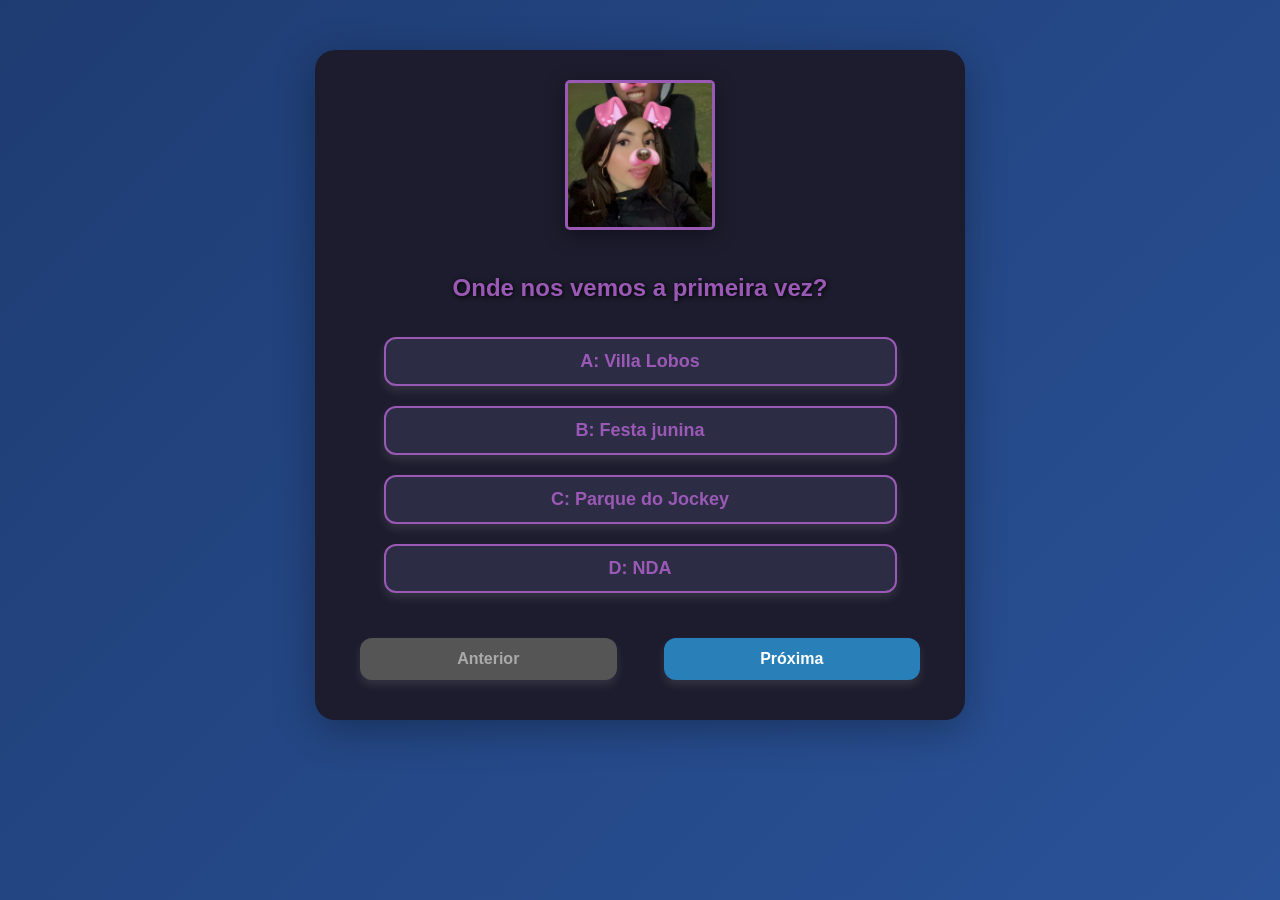
==== quiz.html @ d07cd11c "Primeiro commit do site" ====
<!DOCTYPE html>
<html lang="pt-br">
<head>
    <meta charset="UTF-8">
    <title>Quiz Online</title>
    <link rel="stylesheet" href="style.css">
</head>
<body>
    <div class="container">
        <!-- Foto da pergunta -->
        <img src="" alt="Foto do Quiz" id="fotoPergunta">

        <!-- Texto da pergunta -->
        <h2 id="perguntaTexto">Carregando pergunta...</h2>

        <!-- Botões das alternativas -->
        <div id="botoesOpcoes"></div>

        <!-- Navegação -->
        <div class="nav-buttons">
            <button id="btnAnterior" onclick="anteriorPergunta()">Anterior</button>
            <button id="btnProximo" onclick="proximaPergunta()">Próxima</button>
        </div>
    </div>

    <script src="quiz.js"></script>
</body>
</html>
---- style.css ----
/* Reset básico */
* {
    box-sizing: border-box;
    margin: 0;
    padding: 0;
}

body {
    font-family: 'Segoe UI', Tahoma, Geneva, Verdana, sans-serif;
    background: linear-gradient(135deg, #1e3c72, #2a5298); /* fundo azul escuro para roxo/azul */
    display: flex;
    justify-content: center;
    align-items: flex-start;
    min-height: 100vh;
    padding-top: 50px;
    color: #fff;
}

/* Container do quiz */
.container {
    background-color: #1c1c2e; /* container escuro */
    border-radius: 20px;
    width: 90%;
    max-width: 650px;
    padding: 30px 40px;
    box-shadow: 0 10px 40px rgba(0,0,0,0.3);
    text-align: center;
}

/* Títulos */
h1, h2 {
    margin: 20px 0;
    color: #9b59b6; /* roxo vibrante */
    text-shadow: 1px 1px 5px #000;
}

p {
    margin: 15px 0;
    color: #ccc;
}

/* Inputs e botões */
input {
    width: 100%;
    padding: 12px;
    font-size: 16px;
    border-radius: 10px;
    border: 2px solid #9b59b6;
    margin: 10px 0;
    text-align: center;
    background-color: #2c2c44;
    color: #fff;
}

button {
    padding: 12px 20px;
    margin: 10px 5px;
    font-size: 16px;
    cursor: pointer;
    border: none;
    border-radius: 12px;
    transition: 0.3s;
    font-weight: bold;
    box-shadow: 0 5px 10px rgba(255,255,255,0.1);
}

/* Alternativas */
#botoesOpcoes {
    display: flex;
    flex-direction: column;
    align-items: center;
    margin-top: 25px;
}

#botoesOpcoes button {
    width: 90%;
    margin: 10px 0;
    background-color: #2c2c44;
    color: #9b59b6;
    border: 2px solid #9b59b6;
    font-size: 18px;
}

#botoesOpcoes button:hover {
    background-color: #9b59b6;
    color: #fff;
}

.selected {
    background-color: #9b59b6 !important;
    color: #fff !important;
}

/* Navegação */
.nav-buttons {
    display: flex;
    justify-content: space-between;
    margin-top: 25px;
}

.nav-buttons button {
    width: 45%;
    background-color: #2980b9; /* azul vibrante */
    color: #fff;
    font-weight: bold;
    border-radius: 12px;
}

.nav-buttons button:hover {
    background-color: #8e44ad; /* roxo vibrante */
}

/* Foto principal do quiz/pergunta – quadrada */
img {
    width: 150px;
    height: 150px;
    border-radius: 5px; /* leve arredondamento */
    margin-bottom: 20px;
    border: 3px solid #9b59b6;
    box-shadow: 0 5px 20px rgba(0,0,0,0.4);
    object-fit: cover; /* preenche o quadrado mantendo proporção */
}

/* Pontuação final */
#pontuacaoFinal {
    font-size: 28px;
    color: #9b59b6;
    margin-top: 20px;
    text-shadow: 1px 1px 5px #000;
}

/* Botão desabilitado */
.container button:disabled {
    background-color: #555;
    cursor: not-allowed;
    color: #aaa;
}

/* Fotos decorativas ao redor da primeira tela */
.decor-foto {
    position: absolute;
    width: 120px;  /* maior que antes */
    height: 120px;
    border-radius: 5px; /* quadrada com cantos leves */
    border: 3px solid #fff;
    box-shadow: 0 5px 15px rgba(0,0,0,0.5);
    object-fit: cover;
}

/* Posições próximas da caixa */
.top-left {
    top: 10px;
    left: 10px;
}

.top-right {
    top: 10px;
    right: 10px;
}

.bottom-left {
    bottom: 10px;
    left: 10px;
}

.bottom-right {
    bottom: 10px;
    right: 10px;
}
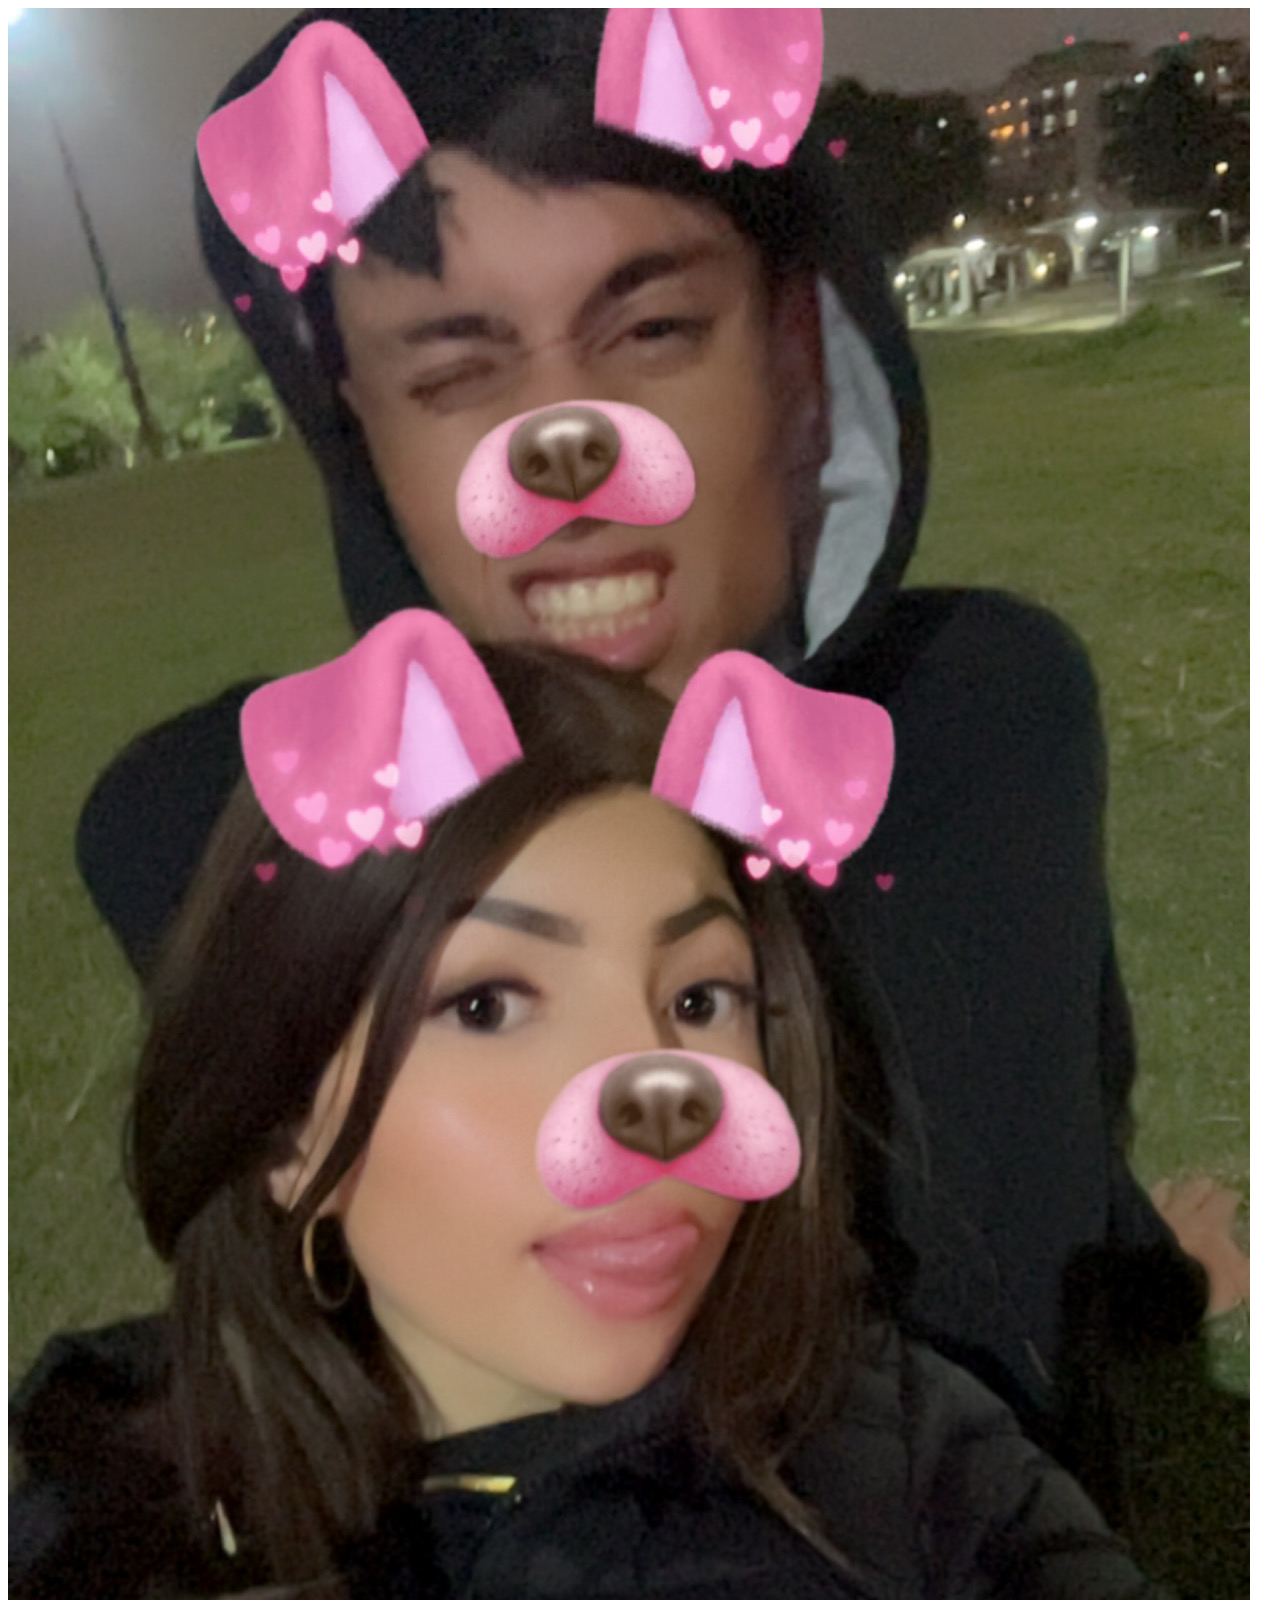
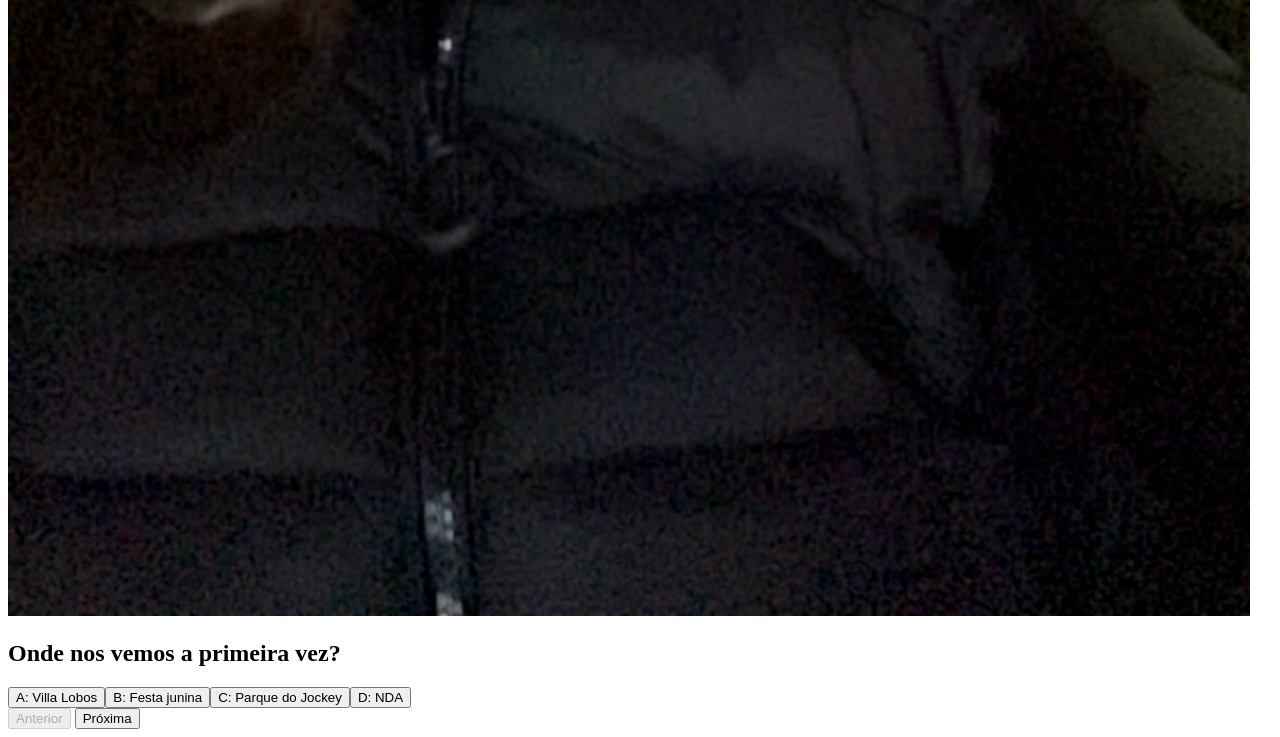
==== commit a26bca34: "responsividade" ====
--- a/quiz.html
+++ b/quiz.html
@@ -3,7 +3,7 @@
 <head>
     <meta charset="UTF-8">
     <title>Quiz Online</title>
-    <link rel="stylesheet" href="style.css">
+    <meta name="viewport" content="width=device-width, initial-scale=1.0">
 </head>
 <body>
     <div class="container">
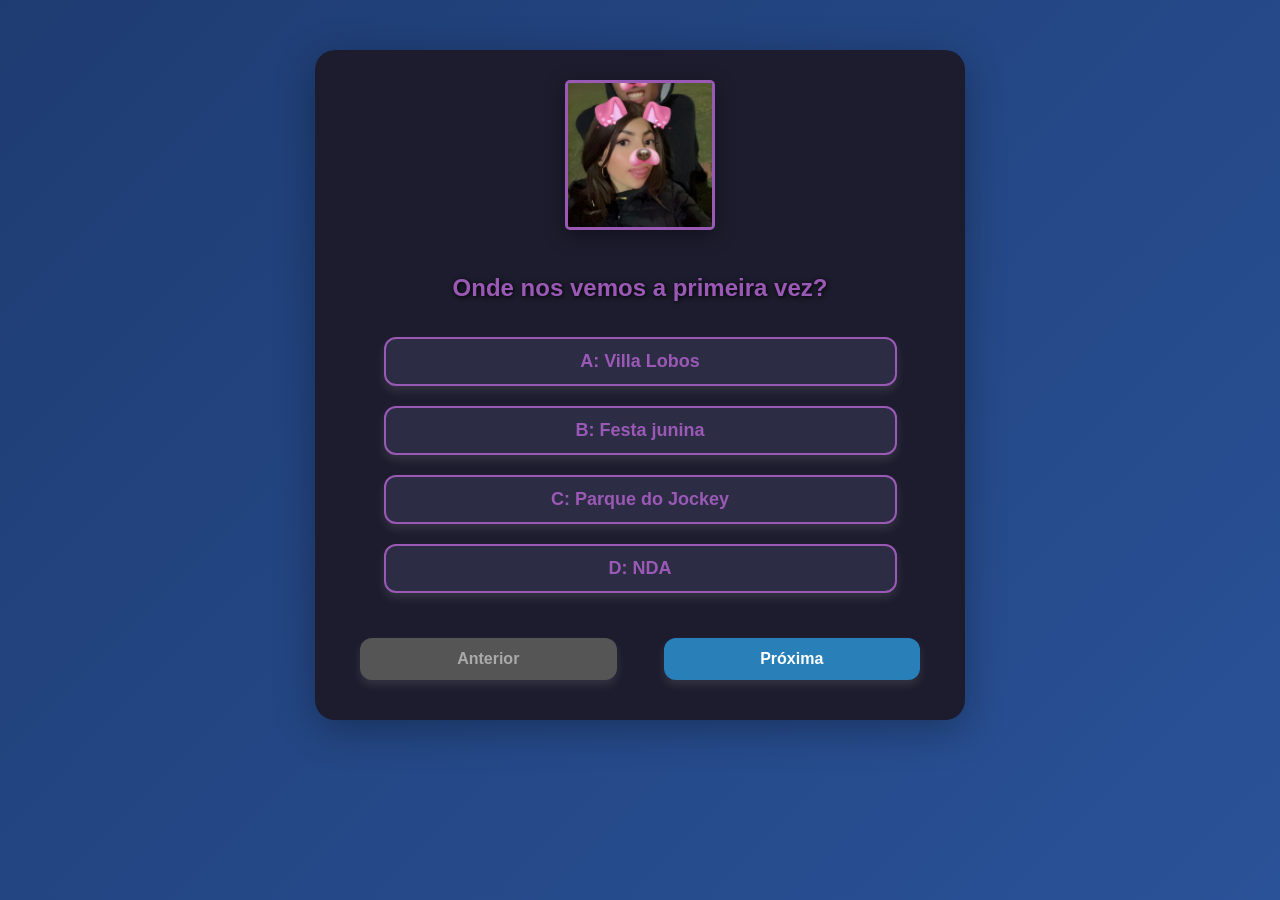
==== commit 16ae3753: "responsividae" ====
--- a/quiz.html
+++ b/quiz.html
@@ -3,7 +3,7 @@
 <head>
     <meta charset="UTF-8">
     <title>Quiz Online</title>
-    <meta name="viewport" content="width=device-width, initial-scale=1.0">
+    <link rel="stylesheet" href="style.css">
 </head>
 <body>
     <div class="container">
--- a/style.css
+++ b/style.css
@@ -0,0 +1,169 @@
+/* Reset básico */
+* {
+    box-sizing: border-box;
+    margin: 0;
+    padding: 0;
+}
+
+body {
+    font-family: 'Segoe UI', Tahoma, Geneva, Verdana, sans-serif;
+    background: linear-gradient(135deg, #1e3c72, #2a5298); /* fundo azul escuro para roxo/azul */
+    display: flex;
+    justify-content: center;
+    align-items: flex-start;
+    min-height: 100vh;
+    padding-top: 50px;
+    color: #fff;
+}
+
+/* Container do quiz */
+.container {
+    background-color: #1c1c2e; /* container escuro */
+    border-radius: 20px;
+    width: 90%;
+    max-width: 650px;
+    padding: 30px 40px;
+    box-shadow: 0 10px 40px rgba(0,0,0,0.3);
+    text-align: center;
+}
+
+/* Títulos */
+h1, h2 {
+    margin: 20px 0;
+    color: #9b59b6; /* roxo vibrante */
+    text-shadow: 1px 1px 5px #000;
+}
+
+p {
+    margin: 15px 0;
+    color: #ccc;
+}
+
+/* Inputs e botões */
+input {
+    width: 100%;
+    padding: 12px;
+    font-size: 16px;
+    border-radius: 10px;
+    border: 2px solid #9b59b6;
+    margin: 10px 0;
+    text-align: center;
+    background-color: #2c2c44;
+    color: #fff;
+}
+
+button {
+    padding: 12px 20px;
+    margin: 10px 5px;
+    font-size: 16px;
+    cursor: pointer;
+    border: none;
+    border-radius: 12px;
+    transition: 0.3s;
+    font-weight: bold;
+    box-shadow: 0 5px 10px rgba(255,255,255,0.1);
+}
+
+/* Alternativas */
+#botoesOpcoes {
+    display: flex;
+    flex-direction: column;
+    align-items: center;
+    margin-top: 25px;
+}
+
+#botoesOpcoes button {
+    width: 90%;
+    margin: 10px 0;
+    background-color: #2c2c44;
+    color: #9b59b6;
+    border: 2px solid #9b59b6;
+    font-size: 18px;
+}
+
+#botoesOpcoes button:hover {
+    background-color: #9b59b6;
+    color: #fff;
+}
+
+.selected {
+    background-color: #9b59b6 !important;
+    color: #fff !important;
+}
+
+/* Navegação */
+.nav-buttons {
+    display: flex;
+    justify-content: space-between;
+    margin-top: 25px;
+}
+
+.nav-buttons button {
+    width: 45%;
+    background-color: #2980b9; /* azul vibrante */
+    color: #fff;
+    font-weight: bold;
+    border-radius: 12px;
+}
+
+.nav-buttons button:hover {
+    background-color: #8e44ad; /* roxo vibrante */
+}
+
+/* Foto principal do quiz/pergunta – quadrada */
+img {
+    width: 150px;
+    height: 150px;
+    border-radius: 5px; /* leve arredondamento */
+    margin-bottom: 20px;
+    border: 3px solid #9b59b6;
+    box-shadow: 0 5px 20px rgba(0,0,0,0.4);
+    object-fit: cover; /* preenche o quadrado mantendo proporção */
+}
+
+/* Pontuação final */
+#pontuacaoFinal {
+    font-size: 28px;
+    color: #9b59b6;
+    margin-top: 20px;
+    text-shadow: 1px 1px 5px #000;
+}
+
+/* Botão desabilitado */
+.container button:disabled {
+    background-color: #555;
+    cursor: not-allowed;
+    color: #aaa;
+}
+
+/* Fotos decorativas ao redor da primeira tela */
+.decor-foto {
+    position: absolute;
+    width: 120px;  /* maior que antes */
+    height: 120px;
+    border-radius: 5px; /* quadrada com cantos leves */
+    border: 3px solid #fff;
+    box-shadow: 0 5px 15px rgba(0,0,0,0.5);
+    object-fit: cover;
+}
+
+/* Posições próximas da caixa */
+.top-left {
+    top: 10px;
+    left: 10px;
+}
+
+.top-right {
+    top: 10px;
+    right: 10px;
+}
+
+.bottom-left {
+    bottom: 10px;
+    left: 10px;
+}
+
+.bottom-right {
+    bottom: 10px;
+    right: 10px;
+}
